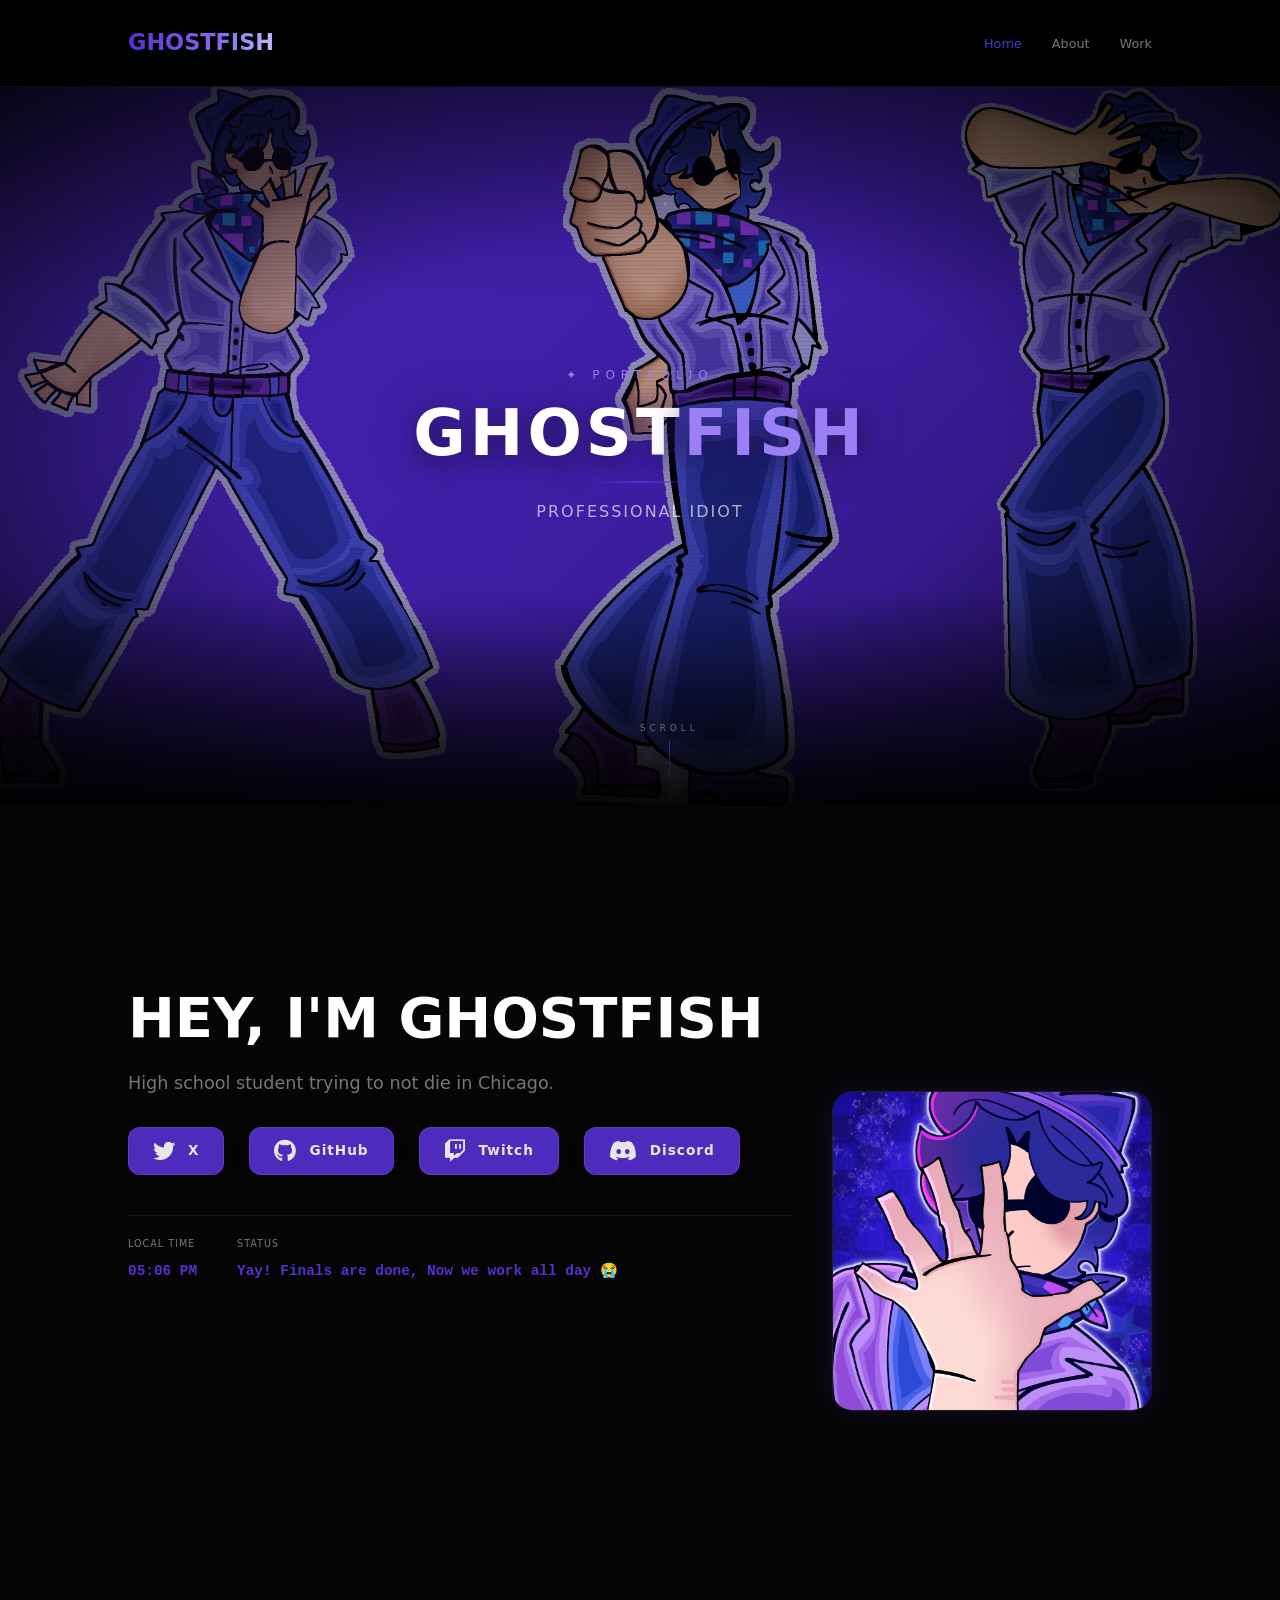
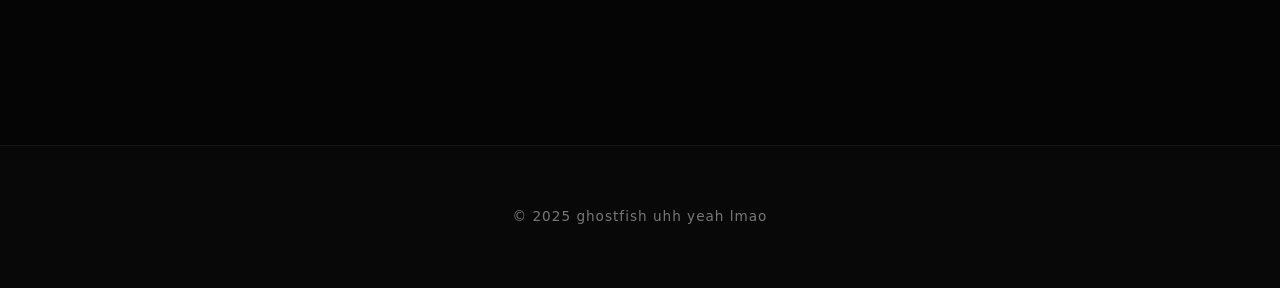
==== index.html @ b1d68505 "Fresh start" ====
<!DOCTYPE html>
<html lang="en">

<head>
    <meta charset="UTF-8">
    <meta name="viewport" content="width=device-width, initial-scale=1.0">
    <title>ghostfish - Home</title>
    <meta name="description" content="Portfolio of Ikram (ghostfish) - Mechatronics & Design">
    <meta name="keywords"
        content="ghostfish, portfolio, mechatronics, mechanical engineering, Chicago, projects">
    <meta name="author" content="Ikram (ghostfish)">
    <meta property="og:title" content="ghostfish's portfolio">
    <meta property="og:description" content="ghostfish's bizzare adventure">
    <meta property="og:image" content="https://ghostfishh.github.io/banner.png">
    <meta property="og:url" content="https://ghostfishh.github.io">
    <meta property="og:type" content="website">
    <meta name="twitter:card" content="summary_large_image">
    <meta name="twitter:title" content="ghostfish's portfolio">
    <meta name="twitter:description" content="ghostfish's bizzare adventure">
    <meta name="twitter:image" content="https://ghostfishh.github.io/banner.png">
    <meta name="twitter:site" content="@ghostfishhhh">

    <link rel="icon" type="image/png" sizes="16x16" href="assets/icons/favicon-16x16.png">
    <link rel="icon" type="image/png" sizes="32x32" href="assets/icons/favicon-32x32.png">
    <link rel="shortcut icon" href="assets/icons/favicon.ico">
    <link rel="apple-touch-icon" sizes="180x180" href="assets/icons/apple-touch-icon.png">
    <link rel="manifest" href="assets/icons/site.webmanifest">

    <meta name="theme-color" content="#ffffff">
    <link
        href="https://fonts.googleapis.com/css2?family=Space+Grotesk:wght@300;500;700&family=Syncopate:wght@700&display=swap"
        rel="stylesheet">
    <link rel="stylesheet"
        href="https://cdnjs.cloudflare.com/ajax/libs/font-awesome/6.5.1/css/all.min.css">

    <link rel="stylesheet" href="css/styles.css">
</head>

<body>
    <div class="loading-screen">
        <div class="loader-content">
            <span class="loader-text">GHOSTFISH</span>
            <div class="loader-bar"></div>
        </div>
    </div>
    <div class="progress-bar"></div>

    <header>
        <a href="index.html" class="logo grad-text" aria-label="Homepage">GHOSTFISH</a>
        <nav>
            <ul class="nav-links">
                <li><a href="index.html" class="nav-link active" aria-label="Home">Home</a></li>
                <li><a href="about.html" class="nav-link" aria-label="About Me">About</a></li>
                <li><a href="work.html" class="nav-link" aria-label="My Work">Work</a></li>
            </ul>
        </nav>
    </header>

    <main>
        
        <section class="site-banner-section" id="banner" aria-label="Site Banner">
            <div class="site-banner-wrapper" id="site-banner-wrapper">
                <img src="assets/images/banner.png" alt="ghostfish banner" class="site-banner-img"
                    id="site-banner-img" loading="eager" decoding="async">
                <div class="site-banner-scanlines"></div>
                <div class="site-banner-tint"></div>
                <div class="site-banner-vignette"></div>
                <div class="site-banner-glitch"></div>
                <div class="site-banner-text">
                    <p class="banner-eyebrow">✦ PORTFOLIO</p>
                    <h2 class="banner-title">GHOST<span>FISH</span></h2>
                    <div class="banner-divider"></div>
                    <p class="banner-sub">PROFESSIONAL IDIOT</p>
                </div>
                <div class="banner-scroll-cue">
                    <span>SCROLL</span>
                    <div class="banner-scroll-line"></div>
                </div>
            </div>
        </section>

        <section id="home" class="hero">
            <div class="hero-content reveal">
                <h1 class="glitch-text">HEY, I'M GHOSTFISH</h1>
                <p class="hero-p">High school student trying to not die in Chicago.</p>

                <div class="social-links">
                    <a href="https://x.com/GhostFih" target="_blank" rel="noopener noreferrer"
                        class="social-icon" data-tooltip="Ah, politics." aria-label="X">
                        <i class="fab fa-twitter"></i> X
                    </a>
                    <a href="https://github.com/ghostfishh" target="_blank" rel="noopener noreferrer"
                        class="social-icon" data-tooltip="Absolutely 0 good projects." aria-label="GitHub">
                        <i class="fab fa-github"></i> GitHub
                    </a>
                    <a href="https://www.twitch.tv/ghostfih" target="_blank" rel="noopener noreferrer"
                        class="social-icon" data-tooltip="I barely stream but go for it!" aria-label="Twitch">
                        <i class="fab fa-twitch"></i> Twitch
                    </a>
                    <a href="https://discord.gg/2Pech2WDzq" target="_blank" rel="noopener noreferrer"
                        class="social-icon" data-tooltip="I love talking to you guys!" aria-label="Discord">

                        <i class="fab fa-discord"></i> Discord
                    </a>
                </div>

                <div class="status-card">
                    <div class="status-item">
                        <span class="status-label">LOCAL TIME</span>
                        <span id="chicago-time" class="status-value">--:--</span>
                    </div>
                    <div class="status-item">
                        <span class="status-label">STATUS</span>
                        <span class="status-value pulse">Yay! Finals are done, Now we work all day 😭</span>
                    </div>
                </div>

                
                <div class="stats-container">
                    <div class="stat-card reveal shiny-gloss">
                        <div class="stat-main">
                            <img src="assets/images/robux.png" alt="robux" class="gen-robux">
                            <span class="stat-value">11,000+</span>
                        </div>
                        <div class="stat-label">generated</div>
                    </div>

                    <div class="stat-card reveal shiny-gloss">
                        <div class="stat-main">
                            <span class="stat-emoji">💸</span>
                            <span class="stat-value">$350+</span>
                        </div>
                        <div class="stat-label">generated</div>
                    </div>

                    <div class="stat-card reveal shiny-gloss">
                        <div class="stat-main">
                            <span class="stat-emoji">🤝</span>
                            <span class="stat-value">24 clients</span>
                        </div>
                        <div class="stat-label">served</div>
                    </div>
                </div>
            </div>

            <div class="hero-image-container reveal">
                <img src="assets/images/avatar.png" alt="ghostfish profile" class="profile-img" loading="lazy">
            </div>
        </section>

        <footer>
            <p>&copy; 2025 ghostfish uhh yeah lmao</p>
        </footer>
    </main>

    <script src="js/script.js"></script>
</body>

</html>
---- css/styles.css ----
:root {
    --black: #050505;
    --dark: #080808;
    --dark-card: #0d0d0d;
    --purple: #562fd2;
    --purple-light: #9b7ff5;
    --purple-dim: rgba(86, 47, 210, 0.18);
    --text: #d8d8d8;
    --text-bright: #ffffff;
    --muted: #777;
    --muted-dark: #333;
    --border-color: #1e1e1e;
    --border-subtle: #161616;
    --border-ghost: rgba(255, 255, 255, 0.06);
    --overlay-dark: rgba(0, 0, 0, 0.96);
    --overlay-medium: rgba(0, 0, 0, 0.88);
    --overlay-light: rgba(0, 0, 0, 0.45);
    --font-main: 'Space Grotesk', sans-serif;
    --font-title: 'Syncopate', sans-serif;
    --transition-fast: 0.2s;
    --transition-normal: 0.3s;
    --transition-slow: 0.4s;
}

* {
    margin: 0;
    padding: 0;
    box-sizing: border-box;
}

html {
    scroll-behavior: smooth;
}

body {
    background: var(--black);
    color: var(--text);
    font-family: var(--font-main);
    overflow-x: hidden;
    line-height: 1.6;
}

::-webkit-scrollbar {
    width: 5px;
}

::-webkit-scrollbar-track {
    background: var(--black);
}

::-webkit-scrollbar-thumb {
    background: var(--purple);
    border-radius: 4px;
}

a:focus,
button:focus,
.nav-link:focus,
.social-icon:focus,
.project-link:focus,
.fav-card:focus {
    outline: 2px solid var(--purple);
    outline-offset: 4px;
}

.loading-screen {
    position: fixed;
    inset: 0;
    background: var(--black);
    display: flex;
    align-items: center;
    justify-content: center;
    z-index: 9999;
    transition: opacity 0.5s ease;
}

.loader-content {
    text-align: center;
}

.loader-text {
    font-family: var(--font-title);
    font-size: 1.2rem;
    letter-spacing: 5px;
    color: var(--purple);
}

.loader-bar {
    height: 2px;
    width: 0;
    background: var(--purple);
    margin-top: 10px;
    animation: load 0.8s forwards;
}

@keyframes load {
    to {
        width: 100%;
    }
}

.progress-bar {
    position: fixed;
    top: 0;
    left: 0;
    height: 3px;
    background: var(--purple);
    z-index: 2000;
    width: 0%;
}

header {
    position: fixed;
    top: 0;
    width: 100%;
    padding: 25px 10%;
    display: flex;
    justify-content: space-between;
    align-items: center;
    background: var(--overlay-medium);
    backdrop-filter: blur(12px);
    z-index: 1000;
    border-bottom: 1px solid var(--border-ghost);
}

.logo.grad-text {
    font-family: var(--font-title);
    text-decoration: none;
    font-size: 1.4rem;
    background: linear-gradient(to right, var(--purple), #8a6ff0, var(--text-bright), var(--purple));
    background-size: 200% auto;
    color: transparent !important;
    background-clip: text;
    -webkit-background-clip: text;
    animation: shine 3s linear infinite;
    font-weight: 700;
}

@keyframes shine {
    to {
        background-position: 200% center;
    }
}

.nav-links {
    display: flex;
    list-style: none;
    gap: 30px;
}

.nav-link {
    color: var(--muted);
    text-decoration: none;
    font-size: 0.8rem;
    transition: color var(--transition-normal);
    position: relative;
    font-family: var(--font-title);
}

.nav-link:hover,
.nav-link.active {
    color: var(--purple);
}

section {
    padding: 140px 10%;
    min-height: 100vh;
}

.section-header {
    margin-bottom: 50px;
    display: flex;
    align-items: center;
    gap: 20px;
}

.section-title {
    font-family: var(--font-title);
    font-size: 1.1rem;
    color: var(--purple);
    letter-spacing: 2px;
}

.line-decorator {
    height: 1px;
    flex-grow: 1;
    background: linear-gradient(90deg, var(--purple), transparent);
}

.hero {
    display: flex;
    align-items: center;
    justify-content: space-between;
    gap: 40px;
    position: relative;
}

.glitch-text {
    font-family: var(--font-title);
    font-size: 3.5rem;
    line-height: 1.1;
    margin-bottom: 20px;
    color: var(--text-bright);
}

.hero-p {
    color: var(--muted);
    max-width: 500px;
    font-size: 1.1rem;
    margin-bottom: 30px;
}

.profile-img {
    width: 320px;
    border-radius: 20px;
    border: 1px solid var(--border-color);
    box-shadow: 0 0 30px var(--purple-dim);
    animation: profileBreathe 4s ease-in-out infinite;
    position: relative;
}

@keyframes profileBreathe {
    0%, 100% {
        box-shadow: 0 0 20px rgba(86, 47, 210, 0.2), 0 0 40px rgba(86, 47, 210, 0.1);
    }
    50% {
        box-shadow: 0 0 35px rgba(86, 47, 210, 0.4), 0 0 60px rgba(86, 47, 210, 0.2);
    }
}

.status-card {
    display: flex;
    gap: 40px;
    margin-top: 40px;
    border-top: 1px solid var(--border-subtle);
    padding-top: 20px;
}

.status-label {
    font-size: 0.6rem;
    color: var(--muted);
    display: block;
    margin-bottom: 5px;
    letter-spacing: 1px;
}

.status-value {
    font-weight: 700;
    color: var(--purple);
    font-size: 0.9rem;
    font-family: monospace;
}

.social-links {
    display: flex;
    gap: 25px;
}

.social-icon {
    color: white;
    font-size: 0.85rem;
    font-family: var(--font-title);
    font-weight: 700;
    text-decoration: none;
    transition: all var(--transition-normal);
    opacity: 0.9;
    background: var(--purple);
    padding: 12px 24px;
    display: flex;
    align-items: center;
    justify-content: center;
    gap: 12px;
    border-radius: 12px;
    border: 1px solid rgba(255, 255, 255, 0.1);
    box-shadow: 0 4px 15px rgba(0, 0, 0, 0.4);
    position: relative;
    letter-spacing: 1px;
}

.social-icon i {
    font-size: 1.4rem;
}

.social-icon:hover {
    color: var(--text-bright);
    background: #6e48e8;
    border-color: var(--purple-light);
    transform: translateY(-5px);
    opacity: 1;
    box-shadow: 0 10px 25px rgba(86, 47, 210, 0.65);
}

.social-icon::after {
    content: attr(data-tooltip);
    position: absolute;
    bottom: 125%;
    left: 50%;
    transform: translateX(-50%) translateY(10px);
    background: var(--dark-card);
    color: var(--text-bright);
    padding: 8px 12px;
    border-radius: 8px;
    font-size: 0.75rem;
    font-family: var(--font-main);
    font-weight: 500;
    white-space: nowrap;
    opacity: 0;
    pointer-events: none;
    transition: all var(--transition-fast);
    border: 1px solid var(--purple);
    box-shadow: 0 4px 15px rgba(0, 0, 0, 0.5);
    z-index: 10;
    letter-spacing: 0;
}

.social-icon:hover::after {
    opacity: 1;
    transform: translateX(-50%) translateY(0);
}

.about-main-layout {
    display: flex;
    flex-direction: column;
    gap: 40px;
    max-width: 1000px;
    margin: 0 auto;
}

.about-content {
    display: flex;
    flex-direction: column;
    gap: 40px;
}

.about-boxes-grid {
    display: grid;
    grid-template-columns: repeat(auto-fit, minmax(260px, 1fr));
    gap: 25px;
}

/* Make the right-side facts/info column feel smaller on larger screens */
@media (min-width: 900px) {
    .about-boxes-grid {
        grid-template-columns: 0.9fr 0.7fr;
        align-items: start;
    }
}

.warning-banner {
    background: var(--purple-dim);
    border-left: 3px solid var(--purple);
    padding: 12px 20px;
    color: var(--purple);
    font-weight: 700;
    font-size: 0.75rem;
    margin-bottom: 35px;
}

.bio-intro {
    font-size: 1.05rem;
    line-height: 1.8;
    color: #d0d0d0;
    margin-bottom: 40px;
}

.data-card {
    background: var(--dark-card);
    border: 1px solid var(--border-subtle);
    border-radius: 12px;
    padding: 25px;
    transition: all var(--transition-normal);
    display: flex;
    flex-direction: column;
    height: 100%;
}

.data-card:hover {
    border-color: var(--purple);
    transform: translateY(-5px);
    box-shadow: 0 10px 30px rgba(0, 0, 0, 0.5);
}

.card-header {
    font-family: var(--font-title);
    font-size: 0.65rem;
    color: var(--purple);
    letter-spacing: 2px;
    margin-bottom: 20px;
    padding-bottom: 10px;
    border-bottom: 1px solid var(--border-ghost);
    text-transform: uppercase;
}

.fact-item {
    display: none;
    text-align: center;
    height: 110px;
}

.fact-item.active {
    display: block;
    animation: fadeIn 0.5s ease;
}

.fact-icon {
    font-size: 2rem;
    color: var(--purple);
    margin-bottom: 15px;
}

.fact-controls {
    display: flex;
    justify-content: center;
    gap: 15px;
}

.fact-controls button {
    background: var(--border-ghost);
    border: none;
    color: var(--text-bright);
    width: 30px;
    height: 30px;
    border-radius: 50%;
    cursor: pointer;
    transition: all var(--transition-normal);
}

.fact-controls button:hover {
    background: var(--purple);
    transform: scale(1.1);
}

.favorites-grid {
    display: grid;
    grid-template-columns: repeat(auto-fit, minmax(280px, 1fr));
    gap: 30px;
    margin-top: 30px;
}

/* Favor a “bigger on the right” look on wider screens */
@media (min-width: 900px) {
    .favorites-grid {
        grid-template-columns: repeat(3, minmax(0, 1fr));
        justify-content: end;
    }

    .fav-square-card {
        transition: all var(--transition-normal);
    }

    /* Right-side cards: keep consistent sizing */
    .favorites-grid > .fav-square-card:nth-child(3n) {
        transform: translateY(-3px);
    }
}



/* Keep mobile unchanged */
@media (max-width: 899px) {
    .favorites-grid > .fav-square-card:nth-child(3n) {
        transform: none;
    }
}

.fav-square-card {
    background: var(--dark-card);
    border: 1px solid var(--border-subtle);
    border-radius: 16px;
    padding: 20px;
    transition: all var(--transition-normal);
    display: flex;
    flex-direction: column;
    gap: 15px;
    position: relative;
    overflow: hidden;
}

.fav-square-card:hover {
    border-color: var(--purple);
    transform: translateY(-5px);
    box-shadow: 0 10px 40px rgba(157, 78, 221, 0.15);
}

.fav-square-image {
    width: 100%;
    aspect-ratio: 1 / 1;
    position: relative;
    border-radius: 12px;
    overflow: hidden;
    box-shadow: 0 8px 20px rgba(0,0,0,0.5);
}

.fav-square-image img {
    width: 100%;
    height: 100%;
    object-fit: cover;
    transition: transform var(--transition-slow);
}

.fav-square-card:hover .fav-square-image img {
    transform: scale(1.08);
}

.fav-overlay {
    position: absolute;
    inset: 0;
    background: rgba(0, 0, 0, 0.5);
    display: flex;
    align-items: center;
    justify-content: center;
    opacity: 0;
    transition: opacity var(--transition-normal);
    backdrop-filter: blur(2px);
}

.fav-square-card:hover .fav-overlay {
    opacity: 1;
}

.fav-square-info {
    display: flex;
    flex-direction: column;
    gap: 5px;
}

.fav-category {
    font-family: var(--font-title);
    color: var(--text-bright);
    font-size: 1.1rem;
    letter-spacing: 0.5px;
}

.fav-name {
    color: var(--purple-light);
    font-size: 0.95rem;
    font-weight: 500;
}

.fav-play-btn {
    background: var(--purple);
    color: white;
    border: none;
    width: 60px;
    height: 60px;
    border-radius: 50%;
    font-size: 1.5rem;
    cursor: pointer;
    display: flex;
    align-items: center;
    justify-content: center;
    transition: transform var(--transition-fast), background var(--transition-fast), box-shadow var(--transition-fast);
    box-shadow: 0 0 20px rgba(86, 47, 210, 0.45);
}

.fav-play-btn:hover {
    transform: scale(1.15);
    background: #7855e8;
    box-shadow: 0 0 30px rgba(86, 47, 210, 0.7);
}

.spec-list {
    background: rgba(255, 255, 255, 0.02);
    padding: 15px;
    border-radius: 8px;
    border: 1px solid var(--border-subtle);
    margin-top: auto;
}

.spec-item {
    display: flex;
    justify-content: space-between;
    font-size: 0.75rem;
    margin-bottom: 10px;
    border-bottom: 1px solid var(--border-ghost);
    padding-bottom: 6px;
}

.spec-item:last-child {
    margin-bottom: 0;
    border-bottom: none;
}

.spec-item span:first-child {
    color: var(--muted);
}

.spec-item span:last-child {
    color: var(--text-bright);
}

.simple-quote {
    font-style: italic;
    font-size: 0.9rem;
    color: var(--muted);
    border-left: 3px solid var(--purple);
    padding: 10px 20px;
    margin-top: 20px;
    max-width: 600px;
    align-self: center;
    text-align: center;
    border-right: 3px solid var(--purple);
}


.project-grid {
    display: grid;
    grid-template-columns: repeat(auto-fill, minmax(340px, 1fr));
    gap: 28px;
}

.project-card {
    background: var(--dark-card);
    border-radius: 16px;
    border: 1px solid var(--border-subtle);
    overflow: hidden;
    transition: all 0.45s cubic-bezier(0.22, 1, 0.36, 1);
    position: relative;
    cursor: pointer;
    display: flex;
    flex-direction: column;
}

.project-card::before {
    content: '';
    position: absolute;
    inset: 0;
    border-radius: 16px;
    background: linear-gradient(135deg, rgba(86, 47, 210, 0.08) 0%, transparent 60%);
    opacity: 0;
    transition: opacity var(--transition-normal);
    pointer-events: none;
    z-index: 1;
}

.project-card:hover {
    border-color: rgba(86, 47, 210, 0.6);
    transform: translateY(-8px);
    box-shadow: 0 24px 60px rgba(0, 0, 0, 0.5), 0 0 0 1px rgba(86, 47, 210, 0.2);
}

.project-card:hover::before {
    opacity: 1;
}

.project-thumbnail {
    position: relative;
    width: 100%;
    aspect-ratio: 16/9;
    overflow: hidden;
    background: #000;
    flex-shrink: 0;
}

.project-thumbnail img {
    width: 100%;
    height: 100%;
    object-fit: cover;
    filter: brightness(0.65) saturate(0.9);
    transition: all 0.6s cubic-bezier(0.22, 1, 0.36, 1);
}

.project-card:hover .project-thumbnail img {
    transform: scale(1.07);
    filter: brightness(0.85) saturate(1.1);
}


.project-thumbnail::after {
    content: '';
    position: absolute;
    bottom: 0;
    left: 0;
    right: 0;
    height: 60%;
    background: linear-gradient(to top, rgba(13, 13, 13, 0.95) 0%, transparent 100%);
    pointer-events: none;
    z-index: 1;
}

.project-overlay {
    position: absolute;
    top: 14px;
    right: 14px;
    z-index: 3;
}

.project-number {
    font-family: var(--font-title);
    font-size: 0.7rem;
    color: var(--purple-light);
    background: rgba(0, 0, 0, 0.75);
    padding: 5px 10px;
    border-radius: 6px;
    border: 1px solid rgba(86, 47, 210, 0.4);
    letter-spacing: 2px;
    backdrop-filter: blur(8px);
}


.project-tags {
    position: absolute;
    bottom: 14px;
    left: 14px;
    z-index: 3;
    display: flex;
    gap: 6px;
    flex-wrap: wrap;
}

.project-tag {
    font-family: var(--font-main);
    font-size: 0.65rem;
    color: rgba(255, 255, 255, 0.75);
    background: rgba(86, 47, 210, 0.3);
    border: 1px solid rgba(86, 47, 210, 0.5);
    padding: 3px 9px;
    border-radius: 4px;
    letter-spacing: 0.5px;
    backdrop-filter: blur(6px);
}

.project-content {
    padding: 22px 24px 24px;
    display: flex;
    flex-direction: column;
    flex: 1;
    position: relative;
    z-index: 2;
}

.project-content h3 {
    font-size: 1.15rem;
    margin-bottom: 8px;
    color: var(--text-bright);
    font-family: var(--font-title);
    letter-spacing: 0.5px;
    line-height: 1.3;
}

.project-content p {
    color: var(--muted);
    font-size: 0.875rem;
    margin-bottom: 20px;
    line-height: 1.65;
    flex: 1;
}

.open-modal-btn {
    padding: 11px 20px;
    background: transparent;
    color: var(--purple-light);
    border: 1px solid rgba(86, 47, 210, 0.5);
    border-radius: 8px;
    font-weight: 700;
    font-size: 0.75rem;
    cursor: pointer;
    transition: all 0.25s ease;
    font-family: var(--font-title);
    text-transform: uppercase;
    letter-spacing: 1.5px;
    width: 100%;
    position: relative;
    overflow: hidden;
}

.open-modal-btn::before {
    content: '';
    position: absolute;
    inset: 0;
    background: var(--purple);
    transform: translateX(-100%);
    transition: transform 0.3s cubic-bezier(0.22, 1, 0.36, 1);
    z-index: 0;
}

.open-modal-btn span {
    position: relative;
    z-index: 1;
}

.open-modal-btn:hover {
    color: white;
    border-color: var(--purple);
    box-shadow: 0 4px 20px rgba(86, 47, 210, 0.4);
}

.open-modal-btn:hover::before {
    transform: translateX(0);
}


.category-tabs {
    display: flex;
    justify-content: center;
    gap: 8px;
    margin-bottom: 44px;
    flex-wrap: wrap;
    padding: 6px;
    background: rgba(255, 255, 255, 0.025);
    border: 1px solid var(--border-ghost);
    border-radius: 40px;
    width: fit-content;
    margin-inline: auto;
}

.category-tab {
    background: transparent;
    border: none;
    color: var(--muted);
    padding: 9px 22px;
    border-radius: 30px;
    cursor: pointer;
    font-family: var(--font-title);
    font-size: 0.75rem;
    letter-spacing: 1px;
    transition: all 0.25s ease;
}

.category-tab:hover {
    color: var(--text-bright);
}

.category-tab.active {
    background: var(--purple);
    color: white;
    box-shadow: 0 2px 12px rgba(86, 47, 210, 0.5);
}

.category-content {
    display: none;
}

.category-content.active {
    display: block;
    animation: fadeIn 0.5s ease;
}

.modal {
    position: fixed;
    inset: 0;
    z-index: 9999;
    display: none;
    align-items: center;
    justify-content: center;
}

.modal.show {
    display: flex;
    animation: modalFadeIn 0.25s ease;
}

@keyframes modalFadeIn {
    from { opacity: 0; }
    to   { opacity: 1; }
}

.modal-backdrop {
    position: absolute;
    inset: 0;
    background: rgba(0, 0, 0, 0.92);
    backdrop-filter: blur(16px);
}

.modal-content {
    position: relative;
    width: 90vw;
    max-width: 1100px;
    max-height: 88vh;
    background: var(--dark-card);
    border-radius: 20px;
    overflow: hidden;
    z-index: 10000;
    border: 1px solid rgba(86, 47, 210, 0.25);
    box-shadow: 0 40px 100px rgba(0, 0, 0, 0.7), 0 0 0 1px rgba(255, 255, 255, 0.04);
    animation: modalSlideUp 0.3s cubic-bezier(0.22, 1, 0.36, 1);
}

@keyframes modalSlideUp {
    from { transform: translateY(24px) scale(0.97); opacity: 0; }
    to   { transform: translateY(0) scale(1); opacity: 1; }
}

.modal-close {
    position: absolute;
    top: 18px;
    right: 18px;
    width: 36px;
    height: 36px;
    border-radius: 50%;
    background: rgba(255, 255, 255, 0.07);
    color: var(--muted);
    border: 1px solid var(--border-ghost);
    cursor: pointer;
    display: flex;
    align-items: center;
    justify-content: center;
    z-index: 10001;
    transition: all var(--transition-fast);
    font-size: 1rem;
}

.modal-close:hover {
    background: rgba(255, 255, 255, 0.14);
    color: var(--text-bright);
    border-color: rgba(255, 255, 255, 0.15);
    transform: rotate(90deg);
}

.modal-body {
    display: grid;
    grid-template-columns: 1.1fr 1fr;
    gap: 0;
    height: 100%;
    max-height: 88vh;
    overflow: hidden;
}

.modal-media {
    background: #000;
    overflow: hidden;
    position: relative;
}

.modal-media img,
.modal-media iframe {
    width: 100%;
    height: 100%;
    object-fit: cover;
    border-radius: 0;
    border: none;
    display: block;
}

.modal-right {
    display: flex;
    flex-direction: column;
    gap: 18px;
    padding: 40px 36px;
    overflow-y: auto;
    border-left: 1px solid var(--border-subtle);
}


.modal-right::before {
    content: '';
    display: block;
    width: 40px;
    height: 2px;
    background: var(--purple);
    border-radius: 2px;
    flex-shrink: 0;
}

.modal-title {
    font-family: var(--font-title);
    font-size: 1.6rem;
    color: var(--text-bright);
    letter-spacing: 0.5px;
    line-height: 1.2;
}

.modal-description {
    font-size: 0.95rem;
    line-height: 1.75;
    color: rgba(216, 216, 216, 0.85);
}

.modal-links {
    display: flex;
    flex-direction: column;
    gap: 10px;
    margin-top: auto;
}

.modal-link {
    display: flex;
    align-items: center;
    gap: 10px;
    padding: 13px 18px;
    background: rgba(86, 47, 210, 0.08);
    border: 1px solid rgba(86, 47, 210, 0.35);
    color: var(--purple-light);
    text-decoration: none;
    border-radius: 10px;
    font-weight: 600;
    font-size: 0.85rem;
    transition: all 0.22s ease;
}

.modal-link:hover {
    background: var(--purple);
    color: white;
    border-color: var(--purple);
    box-shadow: 0 4px 20px rgba(86, 47, 210, 0.4);
    transform: translateX(4px);
}

.travis-video {
    width: 100%;
    max-width: 600px;
    border-radius: 8px;
    border: 1px solid var(--border-subtle);
    margin-top: 20px;
}

@media (max-width: 1024px) {
    header {
        padding: 20px 5%;
    }

    .about-main-layout {
        grid-template-columns: 1fr;
        gap: 40px;
    }

    .hero {
        flex-direction: column-reverse;
        text-align: center;
    }

    .hero-p {
        margin: 0 auto 30px;
    }
}

@media (max-width: 768px) {
    section {
        padding: 100px 5%;
    }

    .glitch-text {
        font-size: 2.5rem;
    }

    .nav-links {
        display: none;
    }

    .modal-body {
        grid-template-columns: 1fr;
        max-height: 90vh;
    }

    .modal-media {
        height: 220px;
    }

    .modal-right {
        padding: 24px;
    }

    .modal-content {
        width: 95vw;
        max-height: 90vh;
        border-radius: 16px;
    }

    .project-grid {
        grid-template-columns: 1fr;
    }

    .category-tabs {
        padding: 4px;
        gap: 4px;
    }
}

@media (max-width: 480px) {
    .fav-grid {
        grid-template-columns: repeat(2, 1fr);
    }

    .category-tab {
        padding: 8px 15px;
        font-size: 0.7rem;
    }

    .modal-title {
        font-size: 1.5rem;
    }
}

@keyframes fadeIn {
    from {
        opacity: 0;
    }

    to {
        opacity: 1;
    }
}

.reveal {
    opacity: 0;
    transform: translateY(20px);
    transition: 0.6s ease-out;
}

.reveal.active {
    opacity: 1;
    transform: translateY(0);
}

footer {
    padding: 60px 10%;
    border-top: 1px solid var(--border-ghost);
    text-align: center;
    background: var(--dark);
    margin-top: 40px;
}

footer p {
    color: var(--muted);
    font-size: 0.85rem;
    font-family: var(--font-title);
    letter-spacing: 1px;
}


.pg-card .pg-arrow {
    display: none !important;
}


:root {
    --font-main: 'Inter', system-ui, sans-serif;
    --font-title: 'Montserrat', system-ui, sans-serif;
    --dark-card: #121216;
    --purple-accent: #9d4edd;
}

.payment-intro-grid {
    display: grid;
    grid-template-columns: 1.15fr 1fr;
    gap: 28px;
    align-items: start;
    margin: 0 auto 64px auto;
    max-width: 1180px;
}

.payment-intro-left {
    border: 1px solid rgba(255, 255, 255, 0.07);
    border-radius: 20px;
    background: rgba(255, 255, 255, 0.025);
    padding: 36px;
    backdrop-filter: blur(16px);
    -webkit-backdrop-filter: blur(16px);
    box-shadow: 0 12px 40px rgba(0, 0, 0, 0.25);
    position: relative;
    overflow: hidden;
}


.payment-intro-left::before {
    content: '';
    position: absolute;
    top: 0;
    left: 0;
    width: 120px;
    height: 120px;
    background: radial-gradient(circle at top left, rgba(86, 47, 210, 0.12), transparent 70%);
    pointer-events: none;
}

.section-header {
    margin-bottom: 24px;
}

.section-title {
    margin: 0;
    font-family: var(--font-title);
    color: #ffffff;
    letter-spacing: 1.5px;
    font-size: 1.5rem;
}

.line-decorator {
    height: 3px;
    width: 40px;
    background: var(--purple-accent);
    margin-top: 12px;
    border-radius: 2px;
}

.payment-intro-text {
    font-family: var(--font-main);
    color: rgba(255, 255, 255, 0.72);
    line-height: 1.75;
    font-size: 1rem;
    margin: 0 0 20px 0;
}

.payment-intro-subtext {
    color: rgba(200, 182, 255, 0.95);
    font-size: 0.875rem;
    font-family: var(--font-main);
    background: rgba(157, 78, 221, 0.1);
    padding: 13px 17px;
    border-radius: 10px;
    border-left: 3px solid var(--purple-accent);
    display: inline-block;
    line-height: 1.6;
}

.payment-card {
    border-radius: 20px;
    border: 1px solid rgba(200, 182, 255, 0.15);
    background:
        linear-gradient(145deg, rgba(86, 47, 210, 0.1) 0%, rgba(255, 255, 255, 0.02) 55%),
        var(--dark-card);
    box-shadow: 0 20px 60px rgba(0, 0, 0, 0.45), 0 0 0 1px rgba(255,255,255,0.04);
    padding: 26px;
    display: flex;
    flex-direction: column;
    gap: 14px;
    position: relative;
    overflow: hidden;
}

.payment-card::after {
    content: '';
    position: absolute;
    bottom: -40px;
    right: -40px;
    width: 130px;
    height: 130px;
    border-radius: 50%;
    background: rgba(86, 47, 210, 0.06);
    pointer-events: none;
}

.payment-card-header {
    display: flex;
    align-items: center;
    justify-content: space-between;
    margin-bottom: 4px;
}

.payment-card-title {
    font-family: var(--font-title);
    color: #ffffff;
    letter-spacing: 1.5px;
    text-transform: uppercase;
    font-size: 0.9rem;
    font-weight: 600;
}

.payment-card-badge {
    font-family: var(--font-main);
    color: #c8b6ff;
    font-size: 0.72rem;
    font-weight: 600;
    border: 1px solid rgba(157, 78, 221, 0.45);
    background: rgba(157, 78, 221, 0.12);
    padding: 5px 11px;
    border-radius: 20px;
    display: flex;
    align-items: center;
    gap: 5px;
}

.payment-row {
    display: grid;
    grid-template-columns: 46px 1fr;
    gap: 14px;
    padding: 13px;
    border-radius: 12px;
    border: 1px solid rgba(255, 255, 255, 0.04);
    background: rgba(255, 255, 255, 0.025);
    transition: all 0.22s ease;
}

.payment-row:hover {
    background: rgba(86, 47, 210, 0.08);
    border-color: rgba(86, 47, 210, 0.25);
    transform: translateY(-2px);
    box-shadow: 0 6px 20px rgba(0, 0, 0, 0.2);
}

.payment-icon {
    width: 48px;
    height: 48px;
    display: flex;
    align-items: center;
    justify-content: center;
}

.payment-icon img {
    width: 28px;
    height: 28px;
    object-fit: contain;
    filter: drop-shadow(0 2px 4px rgba(255, 255, 255, 0.15));
}

.payment-icon-circle {
    background: rgba(157, 78, 221, 0.15);
    border: 1px solid rgba(157, 78, 221, 0.4);
    border-radius: 12px;
    color: #ffffff;
    font-size: 1.2rem;
}

.payment-text-content {
    display: flex;
    flex-direction: column;
    justify-content: center;
    gap: 4px;
}

.payment-method {
    font-family: var(--font-title);
    color: #ffffff;
    font-size: 1rem;
    font-weight: 500;
    display: flex;
    align-items: center;
}

.payment-meta {
    color: rgba(255, 255, 255, 0.55);
    font-size: 0.85rem;
    font-family: var(--font-main);
}

.payment-tooltip-wrap {
    position: relative;
    display: inline-flex;
    align-items: center;
    margin-left: 8px;
}

.payment-info {
    color: #c8b6ff;
    cursor: help;
    font-size: 0.9rem;
    transition: color 0.2s ease;
}

.payment-info:hover {
    color: #ffffff;
}

.payment-tooltip {
    position: absolute;
    left: 50%;
    bottom: 150%;
    transform: translateX(-50%) translateY(10px);
    width: 240px;
    background: var(--dark-card);
    border: 1px solid rgba(157, 78, 221, 0.6);
    color: #ffffff;
    padding: 12px;
    border-radius: 8px;
    box-shadow: 0 10px 30px rgba(0, 0, 0, 0.5);
    opacity: 0;
    visibility: hidden;
    transition: all 0.2s ease;
    font-family: var(--font-main);
    font-size: 0.8rem;
    line-height: 1.5;
    z-index: 10;
    text-align: center;
}

.payment-tooltip::after {
    content: '';
    position: absolute;
    top: 100%;
    left: 50%;
    margin-left: -6px;
    border-width: 6px;
    border-style: solid;
    border-color: rgba(157, 78, 221, 0.6) transparent transparent transparent;
}

.payment-tooltip-wrap:hover .payment-tooltip {
    opacity: 1;
    visibility: visible;
    transform: translateX(-50%) translateY(0);
}

.payment-card-footer {
    margin-top: 8px;
    padding-top: 16px;
    border-top: 1px solid rgba(255, 255, 255, 0.08);
    text-align: center;
}

.payment-card-footer-text {
    color: rgba(200, 182, 255, 0.85);
    font-family: var(--font-main);
    font-size: 0.85rem;
    line-height: 1.5;
    display: block;
}

@media (max-width: 900px) {
    .payment-intro-grid {
        grid-template-columns: 1fr;
        gap: 24px;
    }

    .payment-intro-left,
    .payment-card {
        padding: 24px;
    }
}

.terminal-shell {
    background: #0d0d0f;
    border: 1px solid var(--border-subtle);
    border-radius: 12px;
    margin-bottom: 60px;
    overflow: hidden;
    box-shadow: 0 20px 40px rgba(0, 0, 0, 0.4);
}

.terminal-top {
    background: #1a1a1c;
    padding: 12px 20px;
    display: flex;
    align-items: center;
    gap: 15px;
    border-bottom: 1px solid var(--border-ghost);
}

.t-dots {
    display: flex;
    gap: 8px;
}

.t-dots span {
    width: 10px;
    height: 10px;
    border-radius: 50%;
}

.t-dots span:nth-child(1) {
    background: #ff5f56;
}

.t-dots span:nth-child(2) {
    background: #ffbd2e;
}

.t-dots span:nth-child(3) {
    background: #27c93f;
}

.t-user {
    font-family: monospace;
    font-size: 0.75rem;
    color: var(--muted);
}

.terminal-content {
    padding: 25px;
    font-family: 'Courier New', Courier, monospace;
    font-size: 0.95rem;
    min-height: 120px;
}

.t-output {
    color: #a0a0a5;
    margin-bottom: 10px;
    display: flex;
    gap: 10px;
}

.t-output::before {
    content: ">";
    color: var(--purple);
}

.t-output.highlight {
    color: var(--purple-light);
    text-shadow: 0 0 10px var(--purple-dim);
}


.stats-container {
    display: flex;
    gap: 20px;
    margin-top: 35px;
    flex-wrap: wrap;
}

.stat-card {
    background: linear-gradient(135deg, rgba(86, 47, 210, 0.1), rgba(86, 47, 210, 0.04));
    border: 1px solid var(--border-subtle);
    border-radius: 12px;
    padding: 18px 24px;
    position: relative;
    backdrop-filter: blur(10px);
    box-shadow: 0 4px 20px rgba(0, 0, 0, 0.2);
    overflow: hidden;
    transition: all 0.3s ease;
    min-width: 220px;
    cursor: default;
}

.stat-card:hover {
    border-color: var(--purple-dim);
    background: linear-gradient(135deg, rgba(86, 47, 210, 0.15), rgba(86, 47, 210, 0.06));
    transform: translateY(-2px);
}


.shiny-gloss::after {
    content: '';
    position: absolute;
    top: 0;
    left: -150%;
    width: 60%;
    height: 100%;
    background: linear-gradient(
        90deg, 
        transparent, 
        rgba(255, 255, 255, 0.1) 20%, 
        rgba(255, 255, 255, 0.3) 50%, 
        rgba(255, 255, 255, 0.1) 80%, 
        transparent
    );
    transform: skewX(-25deg);
    animation: glossSwipe 4s cubic-bezier(0.23, 1, 0.32, 1) infinite;
}

@keyframes glossSwipe {
    0% { left: -150%; }
    50%, 100% { left: 150%; }
}

.stat-main {
    display: flex;
    align-items: center;
    gap: 12px;
    position: relative;
    z-index: 1;
}

.gen-robux {
    width: 24px;
    height: 24px;
    object-fit: contain;
    filter: drop-shadow(0 0 5px rgba(255, 255, 255, 0.2));
}

.stat-emoji {
    font-size: 1.4rem;
    line-height: 1;
}

.stat-value {
    font-family: var(--font-title);
    font-size: 1.25rem;
    font-weight: 700;
    color: var(--text-bright);
    letter-spacing: 0.5px;
    background: linear-gradient(to bottom, #fff, #bbb);
    background-clip: text;
    -webkit-background-clip: text;
    -webkit-text-fill-color: transparent;
    color: transparent;
}

.stat-label {
    font-family: monospace;
    font-size: 0.65rem;
    color: var(--muted);
    text-transform: uppercase;
    letter-spacing: 2px;
    margin-top: 6px;
    opacity: 0.7;
}

/* =============================================
   BANNER SECTION
   ============================================= */

.site-banner-section {
    width: 100%;
    position: relative;
    overflow: hidden;
    padding: 0;
    min-height: 0;
    margin: 85px 0 0 0;
}

.site-banner-wrapper {
    position: relative;
    width: 100%;
    aspect-ratio: 16 / 9;
    max-height: 90vh;
    overflow: hidden;
    display: flex;
    align-items: center;
    justify-content: center;
}

.site-banner-img {
    position: absolute;
    inset: 0;
    width: 100%;
    height: 100%;
    object-fit: cover;
    object-position: top center;
    filter: brightness(0.7) saturate(1.2);
}


.site-banner-scanlines {
    position: absolute;
    inset: 0;
    background: repeating-linear-gradient(
        0deg,
        transparent,
        transparent 3px,
        rgba(0, 0, 0, 0.08) 3px,
        rgba(0, 0, 0, 0.08) 4px
    );
    pointer-events: none;
    z-index: 2;
}


.site-banner-tint {
    position: absolute;
    inset: 0;
    background: linear-gradient(
        135deg,
        rgba(86, 47, 210, 0.25) 0%,
        transparent 50%,
        rgba(0, 0, 0, 0.4) 100%
    );
    z-index: 3;
}


.site-banner-vignette {
    position: absolute;
    inset: 0;
    background:
        radial-gradient(ellipse at center, transparent 40%, rgba(0,0,0,0.85) 100%),
        linear-gradient(to bottom, rgba(0,0,0,0.25) 0%, transparent 30%, transparent 70%, rgba(0,0,0,0.9) 100%);
    z-index: 4;
}


.site-banner-glitch {
    position: absolute;
    inset: 0;
    overflow: hidden;
    z-index: 5;
    pointer-events: none;
}
.site-banner-glitch::before {
    content: '';
    position: absolute;
    top: 0;
    left: -100%;
    width: 40%;
    height: 100%;
    background: linear-gradient(
        90deg,
        transparent 0%,
        rgba(86, 47, 210, 0.12) 40%,
        rgba(255, 255, 255, 0.18) 50%,
        rgba(86, 47, 210, 0.12) 60%,
        transparent 100%
    );
    transform: skewX(-15deg);
    animation: bannerShimmer 5s cubic-bezier(0.4, 0, 0.6, 1) infinite;
}
.site-banner-glitch::after {
    display: none;
}

@keyframes bannerShimmer {
    0%   { left: -100%; opacity: 0; }
    10%  { opacity: 1; }
    60%  { opacity: 1; }
    70%  { left: 160%; opacity: 0; }
    100% { left: 160%; opacity: 0; }
}


.site-banner-wrapper:hover .site-banner-img {
    animation: rgbSplit 0.3s steps(2) 1;
}

@keyframes rgbSplit {
    0%   { filter: brightness(0.7) saturate(1.2); }
    33%  { filter: brightness(0.7) saturate(1.2) hue-rotate(8deg); }
    66%  { filter: brightness(0.7) saturate(1.2) hue-rotate(-8deg); }
    100% { filter: brightness(0.7) saturate(1.2); }
}


.site-banner-text {
    position: absolute;
    inset: 0;
    z-index: 6;
    display: flex;
    flex-direction: column;
    align-items: center;
    justify-content: center;
    gap: 16px;
    text-align: center;
    padding: 0 5%;
}

.banner-eyebrow {
    font-family: var(--font-title);
    font-size: clamp(0.5rem, 1vw, 0.75rem);
    letter-spacing: 6px;
    color: var(--purple-light);
    text-transform: uppercase;
    opacity: 0;
    transform: translateY(12px);
    animation: bannerReveal 0.8s 0.3s forwards;
}

.banner-title {
    font-family: var(--font-title);
    font-size: clamp(1.8rem, 5vw, 4.5rem);
    color: var(--text-bright);
    line-height: 1;
    letter-spacing: 4px;
    text-shadow: 0 0 40px rgba(86, 47, 210, 0.6), 0 4px 30px rgba(0,0,0,0.8);
    opacity: 0;
    transform: translateY(16px);
    animation: bannerReveal 0.9s 0.55s forwards;
}

.banner-title span {
    color: var(--purple-light);
    position: relative;
}

.banner-sub {
    font-size: clamp(0.7rem, 1.5vw, 1rem);
    color: rgba(255,255,255,0.65);
    letter-spacing: 2px;
    font-family: var(--font-title);
    opacity: 0;
    transform: translateY(12px);
    animation: bannerReveal 0.8s 0.8s forwards;
}

.banner-divider {
    width: clamp(40px, 8vw, 100px);
    height: 2px;
    background: linear-gradient(90deg, transparent, var(--purple), transparent);
    opacity: 0;
    animation: bannerReveal 0.8s 1s forwards;
}

@keyframes bannerReveal {
    to {
        opacity: 1;
        transform: translateY(0);
    }
}


.banner-scroll-cue {
    position: absolute;
    bottom: 24px;
    left: 50%;
    transform: translateX(-50%);
    z-index: 7;
    display: flex;
    flex-direction: column;
    align-items: center;
    gap: 6px;
    opacity: 0;
    animation: bannerReveal 0.8s 1.4s forwards;
}

.banner-scroll-cue span {
    font-family: var(--font-title);
    font-size: 0.55rem;
    letter-spacing: 4px;
    color: rgba(255,255,255,0.4);
    text-transform: uppercase;
}

.banner-scroll-line {
    width: 1px;
    height: 40px;
    background: linear-gradient(to bottom, rgba(86,47,210,0.8), transparent);
    animation: scrollLinePulse 1.5s ease-in-out infinite;
}

@keyframes scrollLinePulse {
    0%, 100% { opacity: 0.4; transform: scaleY(1); }
    50%       { opacity: 1;   transform: scaleY(1.15); }
}
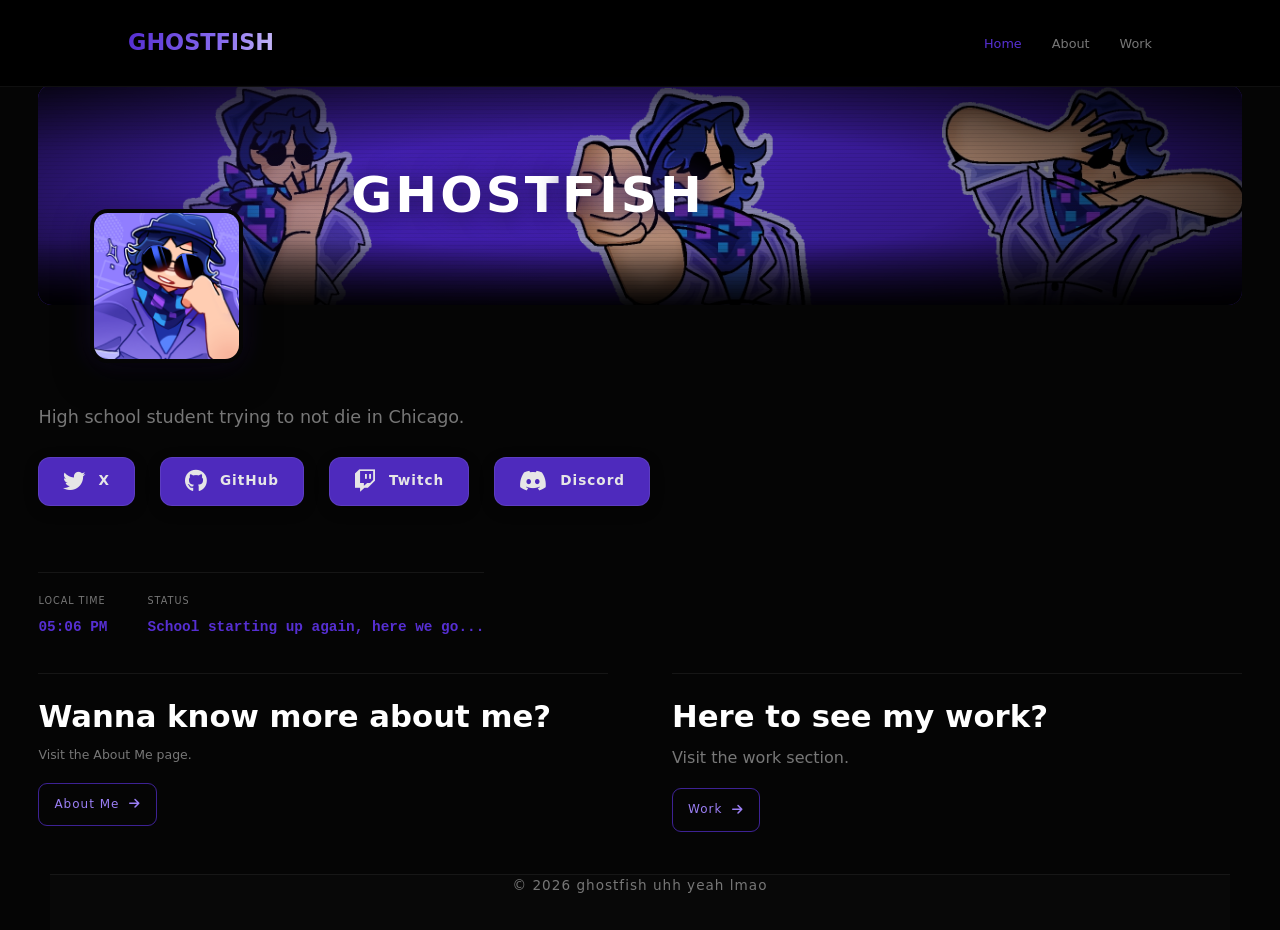
==== commit e43f0f48: "Update portfolio pages" ====
--- a/index.html
+++ b/index.html
@@ -5,15 +5,16 @@
     <meta charset="UTF-8">
     <meta name="viewport" content="width=device-width, initial-scale=1.0">
     <title>ghostfish - Home</title>
-    <meta name="description" content="Portfolio of Ikram (ghostfish) - Mechatronics & Design">
-    <meta name="keywords"
-        content="ghostfish, portfolio, mechatronics, mechanical engineering, Chicago, projects">
+    <meta name="description" content="Portfolio of Ikram (ghostfish) - projects, development, and whatever else I'm working on.">
+    <meta name="keywords" content="ghostfish, portfolio, Roblox, Luau, development, projects">
     <meta name="author" content="Ikram (ghostfish)">
+
     <meta property="og:title" content="ghostfish's portfolio">
     <meta property="og:description" content="ghostfish's bizzare adventure">
     <meta property="og:image" content="https://ghostfishh.github.io/banner.png">
     <meta property="og:url" content="https://ghostfishh.github.io">
     <meta property="og:type" content="website">
+
     <meta name="twitter:card" content="summary_large_image">
     <meta name="twitter:title" content="ghostfish's portfolio">
     <meta name="twitter:description" content="ghostfish's bizzare adventure">
@@ -26,14 +27,307 @@
     <link rel="apple-touch-icon" sizes="180x180" href="assets/icons/apple-touch-icon.png">
     <link rel="manifest" href="assets/icons/site.webmanifest">
 
-    <meta name="theme-color" content="#ffffff">
-    <link
-        href="https://fonts.googleapis.com/css2?family=Space+Grotesk:wght@300;500;700&family=Syncopate:wght@700&display=swap"
-        rel="stylesheet">
-    <link rel="stylesheet"
-        href="https://cdnjs.cloudflare.com/ajax/libs/font-awesome/6.5.1/css/all.min.css">
-
+    <meta name="theme-color" content="#050505">
+    <link href="https://fonts.googleapis.com/css2?family=Space+Grotesk:wght@300;500;700&family=Syncopate:wght@700&display=swap" rel="stylesheet">
+    <link rel="stylesheet" href="https://cdnjs.cloudflare.com/ajax/libs/font-awesome/6.5.1/css/all.min.css">
     <link rel="stylesheet" href="css/styles.css">
+
+    <style>
+        .home-shell {
+            width: min(94vw, 1480px);
+            margin: 0 auto;
+            padding: 0 0 42px;
+            min-height: 0;
+        }
+
+        .home-grid {
+            display: grid;
+            grid-template-columns: repeat(2, minmax(0, 1fr));
+            grid-template-areas:
+                "hero hero"
+                "about work";
+            column-gap: clamp(28px, 5vw, 70px);
+            row-gap: 34px;
+            align-items: start;
+        }
+
+        .home-hero {
+            grid-area: hero;
+            display: flex;
+            flex-direction: column;
+            align-items: flex-start;
+            gap: 26px;
+            padding-top: 4px;
+        }
+
+        .hero-p {
+            color: var(--muted);
+            max-width: 500px;
+            font-size: 1.1rem;
+            margin: 0;
+        }
+
+        .social-card {
+            display: flex;
+            gap: 25px;
+            flex-wrap: wrap;
+        }
+
+        .social-tile {
+            color: white;
+            font-size: 0.85rem;
+            font-family: var(--font-title);
+            font-weight: 700;
+            text-decoration: none;
+            transition: all var(--transition-normal);
+            opacity: 0.9;
+            background: var(--purple);
+            padding: 12px 24px;
+            display: flex;
+            align-items: center;
+            justify-content: center;
+            gap: 12px;
+            border-radius: 12px;
+            border: 1px solid rgba(255, 255, 255, 0.1);
+            box-shadow: 0 4px 15px rgba(0, 0, 0, 0.4);
+            letter-spacing: 1px;
+        }
+
+        .social-tile i {
+            font-size: 1.4rem;
+        }
+
+        .social-tile span {
+            font: inherit;
+        }
+
+        .social-tile:hover {
+            color: var(--text-bright);
+            background: #6e48e8;
+            border-color: var(--purple-light);
+            transform: translateY(-5px);
+            opacity: 1;
+            box-shadow: 0 10px 25px rgba(86, 47, 210, 0.65);
+        }
+
+        .status-card {
+            display: flex;
+            gap: 40px;
+            border-top: 1px solid var(--border-subtle);
+            padding-top: 20px;
+            max-width: 760px;
+        }
+
+        .status-label {
+            font-size: 0.6rem;
+            color: var(--muted);
+            display: block;
+            margin-bottom: 5px;
+            letter-spacing: 1px;
+        }
+
+        .status-value {
+            font-weight: 700;
+            color: var(--purple);
+            font-size: 0.9rem;
+            font-family: monospace;
+        }
+
+        .mini-value {
+            color: var(--purple);
+            font-family: monospace;
+            font-size: 0.9rem;
+            font-weight: 700;
+        }
+
+        .mini-sub {
+            color: var(--muted);
+            font-size: 0.78rem;
+        }
+
+        .about-card {
+            grid-area: about;
+        }
+
+        .work-card {
+            grid-area: work;
+        }
+
+        .mini-cta,
+        .work-card {
+            border-top: 1px solid var(--border-subtle);
+            padding-top: 24px;
+            min-height: 150px;
+            display: flex;
+            flex-direction: column;
+            align-items: flex-start;
+        }
+
+        .mini-cta .mini-value,
+        .work-copy h2 {
+            font-family: var(--font-title);
+            color: white;
+            font-size: clamp(1.4rem, 2.4vw, 2.2rem);
+            line-height: 1.2;
+            letter-spacing: 0;
+            margin: 0 0 10px;
+            font-weight: 700;
+        }
+
+        .mini-cta .mini-sub,
+        .work-copy p {
+            color: var(--muted);
+            margin: 0;
+        }
+
+        .home-button,
+        .work-link {
+            width: fit-content;
+            display: inline-flex;
+            align-items: center;
+            gap: 10px;
+            padding: 11px 15px;
+            border-radius: 9px;
+            border: 1px solid rgba(86, 47, 210, 0.7);
+            background: transparent;
+            color: var(--purple-light);
+            text-decoration: none;
+            font-size: 12px;
+            font-family: var(--font-title);
+            letter-spacing: 1px;
+            transition: all var(--transition-normal);
+            margin-top: 18px;
+        }
+
+        .home-button:hover,
+        .work-link:hover {
+            background: var(--purple);
+            color: white;
+            transform: translateX(3px);
+        }
+
+        .work-copy {
+            display: flex;
+            flex-direction: column;
+            align-items: flex-start;
+        }
+
+        .work-copy h2 {
+        }
+
+        .work-copy p {
+            max-width: 650px;
+        }
+
+        .home-footer {
+            width: min(1180px, calc(100% - 40px));
+            margin: 0 auto;
+            padding: 0 0 34px;
+            color: rgba(255,255,255,0.34);
+            font-size: 12px;
+        }
+
+        @media (max-width: 900px) {
+            .home-grid {
+                grid-template-columns: 1fr;
+                grid-template-areas:
+                    "hero"
+                    "about"
+                    "work";
+                gap: 18px;
+            }
+        }
+
+        @media (max-width: 600px) {
+            .home-shell { width: min(100% - 24px, 1180px); padding: 0 0 34px; }
+            .social-card { gap: 12px; }
+            .social-tile { flex: 1 1 calc(50% - 12px); padding-inline: 14px; }
+            .status-card { flex-direction: column; gap: 14px; }
+            .home-footer { width: min(100% - 24px, 1180px); }
+        }
+
+        @media (prefers-reduced-motion: reduce) {
+            .social-tile,
+            .work-link { transition: none; }
+        }
+    
+        .home-shell {
+            width: min(94vw, 1480px) !important;
+            max-width: 1480px !important;
+            margin-left: auto !important;
+            margin-right: auto !important;
+        }
+        
+        .site-banner-section {
+            padding: 0 !important;
+            margin-bottom: 94px !important;
+            overflow: visible !important;
+        }
+
+        .site-banner-wrapper {
+            width: min(94vw, 1480px) !important;
+            height: clamp(150px, 18vw, 220px) !important;
+            min-height: 0 !important;
+            max-height: 220px !important;
+            margin: 18px auto 0 !important;
+            border-radius: 14px !important;
+            overflow: visible !important;
+        }
+
+        .banner-profile {
+            position: absolute;
+            z-index: 8;
+            left: clamp(24px, 4vw, 60px);
+            bottom: -58px;
+            width: clamp(118px, 12vw, 168px);
+            aspect-ratio: 1 / 1;
+            border-radius: 18px;
+            border: 4px solid var(--black);
+            background: var(--dark-card);
+            box-shadow: 0 12px 34px rgba(0, 0, 0, 0.55), 0 0 26px var(--purple-dim);
+            overflow: hidden;
+        }
+
+        .banner-profile img {
+            width: 100%;
+            height: 100%;
+            object-fit: cover;
+            display: block;
+        }
+
+        .site-banner-img {
+            width: 100% !important;
+            height: 100% !important;
+            object-fit: cover !important;
+            object-position: top center !important;
+            border-radius: inherit !important;
+        }
+
+        .site-banner-scanlines,
+        .site-banner-tint,
+        .site-banner-vignette,
+        .site-banner-glitch {
+            border-radius: inherit;
+            overflow: hidden;
+        }
+
+        .site-banner-text {
+            transform: scale(.78);
+            transform-origin: left center;
+            left: 34px !important;
+        }
+
+        .banner-title,
+        .banner-title span {
+            color: #fff !important;
+        }
+
+        .banner-scroll-cue {
+            display: none !important;
+        }
+
+    </style>
+        
 </head>
 
 <body>
@@ -57,104 +351,83 @@
     </header>
 
     <main>
-        
         <section class="site-banner-section" id="banner" aria-label="Site Banner">
             <div class="site-banner-wrapper" id="site-banner-wrapper">
-                <img src="assets/images/banner.png" alt="ghostfish banner" class="site-banner-img"
-                    id="site-banner-img" loading="eager" decoding="async">
+                <img src="assets/images/banner.png" alt="ghostfish banner" class="site-banner-img" id="site-banner-img" loading="eager" decoding="async">
                 <div class="site-banner-scanlines"></div>
                 <div class="site-banner-tint"></div>
                 <div class="site-banner-vignette"></div>
                 <div class="site-banner-glitch"></div>
                 <div class="site-banner-text">
-                    <p class="banner-eyebrow">✦ PORTFOLIO</p>
                     <h2 class="banner-title">GHOST<span>FISH</span></h2>
-                    <div class="banner-divider"></div>
-                    <p class="banner-sub">PROFESSIONAL IDIOT</p>
                 </div>
-                <div class="banner-scroll-cue">
-                    <span>SCROLL</span>
-                    <div class="banner-scroll-line"></div>
+                <div class="banner-profile" aria-label="Ghostfish profile image">
+                    <img src="assets/images/avatar.png" alt="ghostfish profile" loading="lazy">
                 </div>
             </div>
         </section>
 
-        <section id="home" class="hero">
-            <div class="hero-content reveal">
-                <h1 class="glitch-text">HEY, I'M GHOSTFISH</h1>
-                <p class="hero-p">High school student trying to not die in Chicago.</p>
-
-                <div class="social-links">
-                    <a href="https://x.com/GhostFih" target="_blank" rel="noopener noreferrer"
-                        class="social-icon" data-tooltip="Ah, politics." aria-label="X">
-                        <i class="fab fa-twitter"></i> X
-                    </a>
-                    <a href="https://github.com/ghostfishh" target="_blank" rel="noopener noreferrer"
-                        class="social-icon" data-tooltip="Absolutely 0 good projects." aria-label="GitHub">
-                        <i class="fab fa-github"></i> GitHub
-                    </a>
-                    <a href="https://www.twitch.tv/ghostfih" target="_blank" rel="noopener noreferrer"
-                        class="social-icon" data-tooltip="I barely stream but go for it!" aria-label="Twitch">
-                        <i class="fab fa-twitch"></i> Twitch
-                    </a>
-                    <a href="https://discord.gg/2Pech2WDzq" target="_blank" rel="noopener noreferrer"
-                        class="social-icon" data-tooltip="I love talking to you guys!" aria-label="Discord">
-
-                        <i class="fab fa-discord"></i> Discord
-                    </a>
-                </div>
-
-                <div class="status-card">
-                    <div class="status-item">
-                        <span class="status-label">LOCAL TIME</span>
-                        <span id="chicago-time" class="status-value">--:--</span>
+        <section id="home" class="home-shell" aria-label="Ghostfish home">
+            <div class="home-grid">
+                <div class="home-hero reveal">
+                    <p class="hero-p">High school student trying to not die in Chicago.</p>
+
+                    <div class="social-card" aria-label="Social links">
+                        <a href="https://x.com/GhostFih" target="_blank" rel="noopener noreferrer" class="social-tile" aria-label="X">
+                            <i class="fab fa-twitter"></i>
+                            <span>X</span>
+                        </a>
+                        <a href="https://github.com/ghostfishh" target="_blank" rel="noopener noreferrer" class="social-tile" aria-label="GitHub">
+                            <i class="fab fa-github"></i>
+                            <span>GitHub</span>
+                        </a>
+                        <a href="https://www.twitch.tv/ghostfih" target="_blank" rel="noopener noreferrer" class="social-tile" aria-label="Twitch">
+                            <i class="fab fa-twitch"></i>
+                            <span>Twitch</span>
+                        </a>
+                        <a href="https://discord.gg/2Pech2WDzq" target="_blank" rel="noopener noreferrer" class="social-tile" aria-label="Discord">
+                            <i class="fab fa-discord"></i>
+                            <span>Discord</span>
+                        </a>
                     </div>
-                    <div class="status-item">
-                        <span class="status-label">STATUS</span>
-                        <span class="status-value pulse">Yay! Finals are done, Now we work all day 😭</span>
+
+                    <div class="status-card">
+                        <div class="status-item">
+                            <span class="status-label">LOCAL TIME</span>
+                            <span id="chicago-time" class="status-value">--:--</span>
+                        </div>
+                        <div class="status-item">
+                            <span class="status-label">STATUS</span>
+                            <span class="status-value">School starting up again, here we go...</span>
+                        </div>
                     </div>
                 </div>
 
-                
-                <div class="stats-container">
-                    <div class="stat-card reveal shiny-gloss">
-                        <div class="stat-main">
-                            <img src="assets/images/robux.png" alt="robux" class="gen-robux">
-                            <span class="stat-value">11,000+</span>
-                        </div>
-                        <div class="stat-label">generated</div>
+                <article class="mini-cta about-card reveal">
+                    <span class="mini-value">Wanna know more about me?</span>
+                    <span class="mini-sub">Visit the About Me page.</span>
+                    <a href="about.html" class="home-button">About Me <i class="fas fa-arrow-right"></i></a>
+                </article>
+
+                <article class="work-card reveal">
+                    <div class="work-copy">
+                        <h2>Here to see my work?</h2>
+                        <p>Visit the work section.</p>
+                        <a href="work.html" class="work-link">Work <i class="fas fa-arrow-right"></i></a>
                     </div>
-
-                    <div class="stat-card reveal shiny-gloss">
-                        <div class="stat-main">
-                            <span class="stat-emoji">💸</span>
-                            <span class="stat-value">$350+</span>
-                        </div>
-                        <div class="stat-label">generated</div>
-                    </div>
-
-                    <div class="stat-card reveal shiny-gloss">
-                        <div class="stat-main">
-                            <span class="stat-emoji">🤝</span>
-                            <span class="stat-value">24 clients</span>
-                        </div>
-                        <div class="stat-label">served</div>
-                    </div>
-                </div>
-            </div>
-
-            <div class="hero-image-container reveal">
-                <img src="assets/images/avatar.png" alt="ghostfish profile" class="profile-img" loading="lazy">
+                </article>
             </div>
         </section>
 
-        <footer>
-            <p>&copy; 2025 ghostfish uhh yeah lmao</p>
+        <footer class="home-footer">
+            <p>&copy; <span id="footer-year">2026</span> ghostfish uhh yeah lmao</p>
         </footer>
     </main>
 
     <script src="js/script.js"></script>
+    <script>
+        document.getElementById('footer-year').textContent = new Date().getFullYear();
+    </script>
 </body>
 
 </html>
-
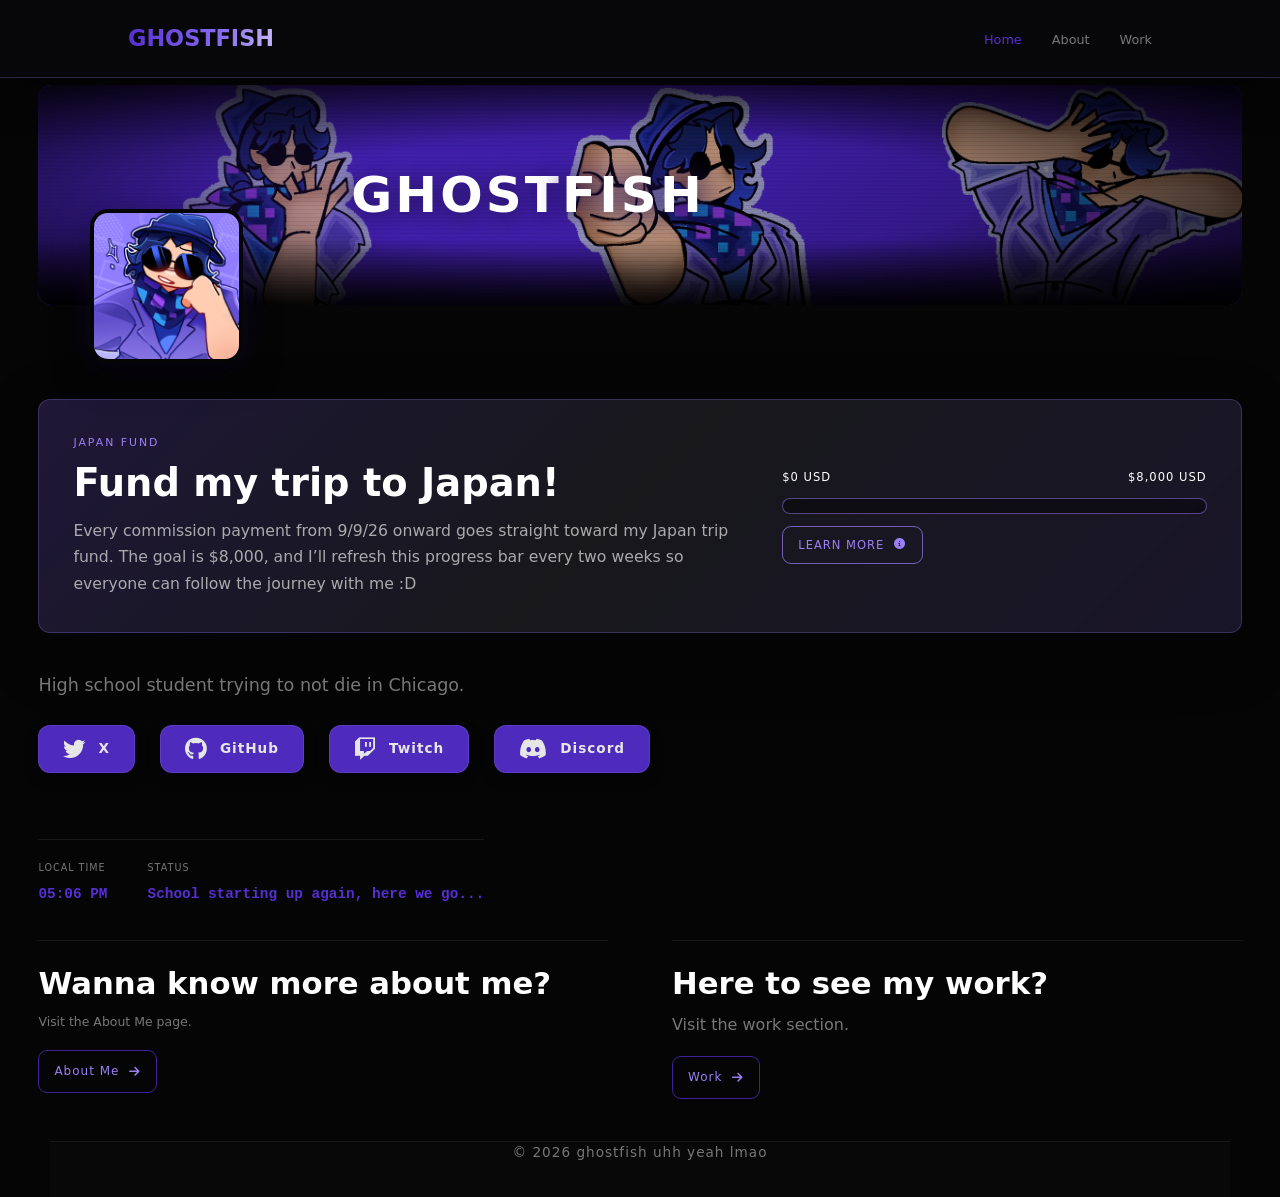
==== commit 59a32ee2: "Japan & Stuff" ====
--- a/index.html
+++ b/index.html
@@ -10,14 +10,14 @@
     <meta name="author" content="Ikram (ghostfish)">
 
     <meta property="og:title" content="ghostfish's portfolio">
-    <meta property="og:description" content="ghostfish's bizzare adventure">
+    <meta property="og:description" content="ghostfish's bizarre adventure">
     <meta property="og:image" content="https://ghostfishh.github.io/banner.png">
     <meta property="og:url" content="https://ghostfishh.github.io">
     <meta property="og:type" content="website">
 
     <meta name="twitter:card" content="summary_large_image">
     <meta name="twitter:title" content="ghostfish's portfolio">
-    <meta name="twitter:description" content="ghostfish's bizzare adventure">
+    <meta name="twitter:description" content="ghostfish's bizarre adventure">
     <meta name="twitter:image" content="https://ghostfishh.github.io/banner.png">
     <meta name="twitter:site" content="@ghostfishhhh">
 
@@ -348,6 +348,9 @@
                 <li><a href="work.html" class="nav-link" aria-label="My Work">Work</a></li>
             </ul>
         </nav>
+        <button class="mobile-nav-toggle" type="button" aria-label="Open navigation" aria-expanded="false">
+            <i class="fas fa-bars"></i>
+        </button>
     </header>
 
     <main>
@@ -363,6 +366,26 @@
                 </div>
                 <div class="banner-profile" aria-label="Ghostfish profile image">
                     <img src="assets/images/avatar.png" alt="ghostfish profile" loading="lazy">
+                </div>
+            </div>
+        </section>
+
+        <section class="fundraiser-section reveal" aria-label="Japan trip fundraiser">
+            <div class="fundraiser-card">
+                <div>
+                    <span class="fundraiser-eyebrow">Japan Fund</span>
+                    <h2 class="fundraiser-title">Fund my trip to Japan!</h2>
+                    <p class="fundraiser-description">Every commission payment from 9/9/26 onward goes straight toward my Japan trip fund. The goal is $8,000, and I’ll refresh this progress bar every two weeks so everyone can follow the journey with me :D</p>
+                </div>
+                <div class="fundraiser-progress-wrap">
+                    <div class="fundraiser-progress-label">
+                        <span>$0 USD</span>
+                        <span>$8,000 USD</span>
+                    </div>
+                    <div class="fundraiser-track" role="progressbar" aria-label="Japan trip funding progress" aria-valuemin="0" aria-valuemax="8000" aria-valuenow="0">
+                        <div class="fundraiser-fill"></div>
+                    </div>
+                    <button class="fundraiser-learn" type="button" data-japan-learn>Learn More <i class="fas fa-circle-info"></i></button>
                 </div>
             </div>
         </section>
@@ -424,6 +447,15 @@
         </footer>
     </main>
 
+    <div class="fundraiser-modal" id="fundraiser-modal" aria-hidden="true">
+        <div class="fundraiser-modal-backdrop" data-japan-close></div>
+        <div class="fundraiser-modal-content" role="dialog" aria-modal="true" aria-labelledby="fundraiser-modal-title">
+            <button class="fundraiser-modal-close" type="button" data-japan-close aria-label="Close fundraiser details"><i class="fas fa-times"></i></button>
+            <h2 id="fundraiser-modal-title">Help Make Japan Happen</h2>
+            <p>I’m planning to buy the tickets on August 26, 2028, so every commission from now until then helps move this from a dream into a real trip. Anyone who contributes, even through a small commission, will be invited to a private Discord server where I’ll share the planning, updates, and eventually the journey itself. I’ll also list contributor names here as a thank-you. I really, really want this, and every bit helps. Please and thank you 🙏🙏</p>
+        </div>
+    </div>
+
     <script src="js/script.js"></script>
     <script>
         document.getElementById('footer-year').textContent = new Date().getFullYear();
--- a/css/styles.css
+++ b/css/styles.css
@@ -58,6 +58,7 @@
 .nav-link:focus,
 .social-icon:focus,
 .project-link:focus,
+.fundraiser-learn:focus,
 .fav-card:focus {
     outline: 2px solid var(--purple);
     outline-offset: 4px;
@@ -112,15 +113,18 @@
 header {
     position: fixed;
     top: 0;
+    left: 0;
     width: 100%;
-    padding: 25px 10%;
+    min-height: 78px;
+    padding: 18px 10%;
     display: flex;
     justify-content: space-between;
     align-items: center;
-    background: var(--overlay-medium);
-    backdrop-filter: blur(12px);
-    z-index: 1000;
-    border-bottom: 1px solid var(--border-ghost);
+    background: rgba(8, 8, 10, 0.96);
+    backdrop-filter: blur(16px);
+    z-index: 5000;
+    border-bottom: 1px solid rgba(155, 127, 245, 0.24);
+    box-shadow: 0 12px 40px rgba(0, 0, 0, 0.36);
 }
 
 .logo.grad-text {
@@ -148,6 +152,20 @@
     gap: 30px;
 }
 
+.mobile-nav-toggle {
+    display: none;
+    width: 42px;
+    height: 42px;
+    align-items: center;
+    justify-content: center;
+    border: 1px solid rgba(155, 127, 245, 0.34);
+    border-radius: 10px;
+    background: rgba(255, 255, 255, 0.04);
+    color: var(--text-bright);
+    cursor: pointer;
+    font-size: 1.05rem;
+}
+
 .nav-link {
     color: var(--muted);
     text-decoration: none;
@@ -160,6 +178,169 @@
 .nav-link:hover,
 .nav-link.active {
     color: var(--purple);
+}
+
+.fundraiser-section {
+    width: min(94vw, 1480px);
+    margin: 0 auto 34px;
+    padding: 0;
+    min-height: 0;
+}
+
+.fundraiser-card {
+    display: grid;
+    grid-template-columns: minmax(0, 1.1fr) minmax(260px, 0.7fr);
+    gap: clamp(20px, 4vw, 42px);
+    align-items: center;
+    border: 1px solid rgba(155, 127, 245, 0.26);
+    border-radius: 12px;
+    background:
+        linear-gradient(135deg, rgba(86, 47, 210, 0.18), rgba(255, 255, 255, 0.025) 48%, rgba(86, 47, 210, 0.1)),
+        var(--dark-card);
+    padding: clamp(22px, 3vw, 34px);
+    box-shadow: 0 20px 60px rgba(0, 0, 0, 0.28);
+}
+
+.fundraiser-eyebrow {
+    display: block;
+    margin-bottom: 10px;
+    color: var(--purple-light);
+    font-family: var(--font-title);
+    font-size: 0.68rem;
+    letter-spacing: 2px;
+    text-transform: uppercase;
+}
+
+.fundraiser-title {
+    margin: 0 0 12px;
+    color: var(--text-bright);
+    font-family: var(--font-title);
+    font-size: clamp(1.35rem, 3vw, 2.45rem);
+    line-height: 1.15;
+    letter-spacing: 0;
+}
+
+.fundraiser-description {
+    max-width: 820px;
+    margin: 0;
+    color: rgba(216, 216, 216, 0.76);
+    font-size: 0.98rem;
+    line-height: 1.7;
+}
+
+.fundraiser-progress-wrap {
+    display: grid;
+    gap: 12px;
+}
+
+.fundraiser-progress-label {
+    display: flex;
+    justify-content: space-between;
+    gap: 16px;
+    color: var(--text-bright);
+    font-family: var(--font-title);
+    font-size: 0.72rem;
+    letter-spacing: 1px;
+}
+
+.fundraiser-track {
+    height: 16px;
+    overflow: hidden;
+    border: 1px solid rgba(155, 127, 245, 0.5);
+    border-radius: 999px;
+    background: rgba(0, 0, 0, 0.42);
+}
+
+.fundraiser-fill {
+    width: 0%;
+    height: 100%;
+    border-radius: inherit;
+    background: linear-gradient(90deg, var(--purple), var(--purple-light));
+}
+
+.fundraiser-learn {
+    width: fit-content;
+    display: inline-flex;
+    align-items: center;
+    gap: 10px;
+    padding: 11px 15px;
+    border: 1px solid rgba(155, 127, 245, 0.7);
+    border-radius: 9px;
+    background: transparent;
+    color: var(--purple-light);
+    cursor: pointer;
+    font-family: var(--font-title);
+    font-size: 0.72rem;
+    letter-spacing: 1px;
+    text-transform: uppercase;
+    transition: all var(--transition-normal);
+}
+
+.fundraiser-learn:hover {
+    background: var(--purple);
+    color: white;
+    transform: translateX(3px);
+}
+
+.fundraiser-modal {
+    position: fixed;
+    inset: 0;
+    z-index: 9998;
+    display: none;
+    align-items: center;
+    justify-content: center;
+    padding: 20px;
+}
+
+.fundraiser-modal.show {
+    display: flex;
+    animation: modalFadeIn 0.25s ease;
+}
+
+.fundraiser-modal-backdrop {
+    position: absolute;
+    inset: 0;
+    background: rgba(0, 0, 0, 0.88);
+    backdrop-filter: blur(14px);
+}
+
+.fundraiser-modal-content {
+    position: relative;
+    z-index: 1;
+    width: min(92vw, 620px);
+    border: 1px solid rgba(155, 127, 245, 0.32);
+    border-radius: 14px;
+    background: var(--dark-card);
+    padding: clamp(26px, 4vw, 42px);
+    box-shadow: 0 34px 90px rgba(0, 0, 0, 0.64);
+}
+
+.fundraiser-modal-content h2 {
+    margin: 0 0 14px;
+    color: var(--text-bright);
+    font-family: var(--font-title);
+    font-size: clamp(1.15rem, 3vw, 1.8rem);
+    line-height: 1.25;
+    letter-spacing: 0;
+}
+
+.fundraiser-modal-content p {
+    margin: 0;
+    color: rgba(216, 216, 216, 0.82);
+    line-height: 1.75;
+}
+
+.fundraiser-modal-close {
+    position: absolute;
+    top: 14px;
+    right: 14px;
+    width: 36px;
+    height: 36px;
+    border: 1px solid var(--border-ghost);
+    border-radius: 50%;
+    background: rgba(255, 255, 255, 0.07);
+    color: var(--text-bright);
+    cursor: pointer;
 }
 
 section {
@@ -1025,16 +1206,56 @@
 }
 
 @media (max-width: 768px) {
+    header {
+        min-height: 70px;
+    }
+
     section {
         padding: 100px 5%;
     }
 
+    .fundraiser-section {
+        width: min(100% - 24px, 1480px);
+    }
+
+    .fundraiser-card {
+        grid-template-columns: 1fr;
+    }
+
     .glitch-text {
         font-size: 2.5rem;
     }
 
     .nav-links {
+        position: absolute;
+        top: calc(100% + 1px);
+        left: 0;
+        right: 0;
         display: none;
+        flex-direction: column;
+        gap: 0;
+        padding: 12px 5% 18px;
+        background: rgba(8, 8, 10, 0.98);
+        border-bottom: 1px solid rgba(155, 127, 245, 0.24);
+        box-shadow: 0 18px 34px rgba(0, 0, 0, 0.42);
+    }
+
+    header.nav-open .nav-links {
+        display: flex;
+    }
+
+    .nav-links li {
+        border-top: 1px solid var(--border-ghost);
+    }
+
+    .nav-link {
+        display: block;
+        padding: 14px 0;
+        font-size: 0.86rem;
+    }
+
+    .mobile-nav-toggle {
+        display: inline-flex;
     }
 
     .modal-body {
@@ -1796,4 +2017,4 @@
 @keyframes scrollLinePulse {
     0%, 100% { opacity: 0.4; transform: scaleY(1); }
     50%       { opacity: 1;   transform: scaleY(1.15); }
-}+}
